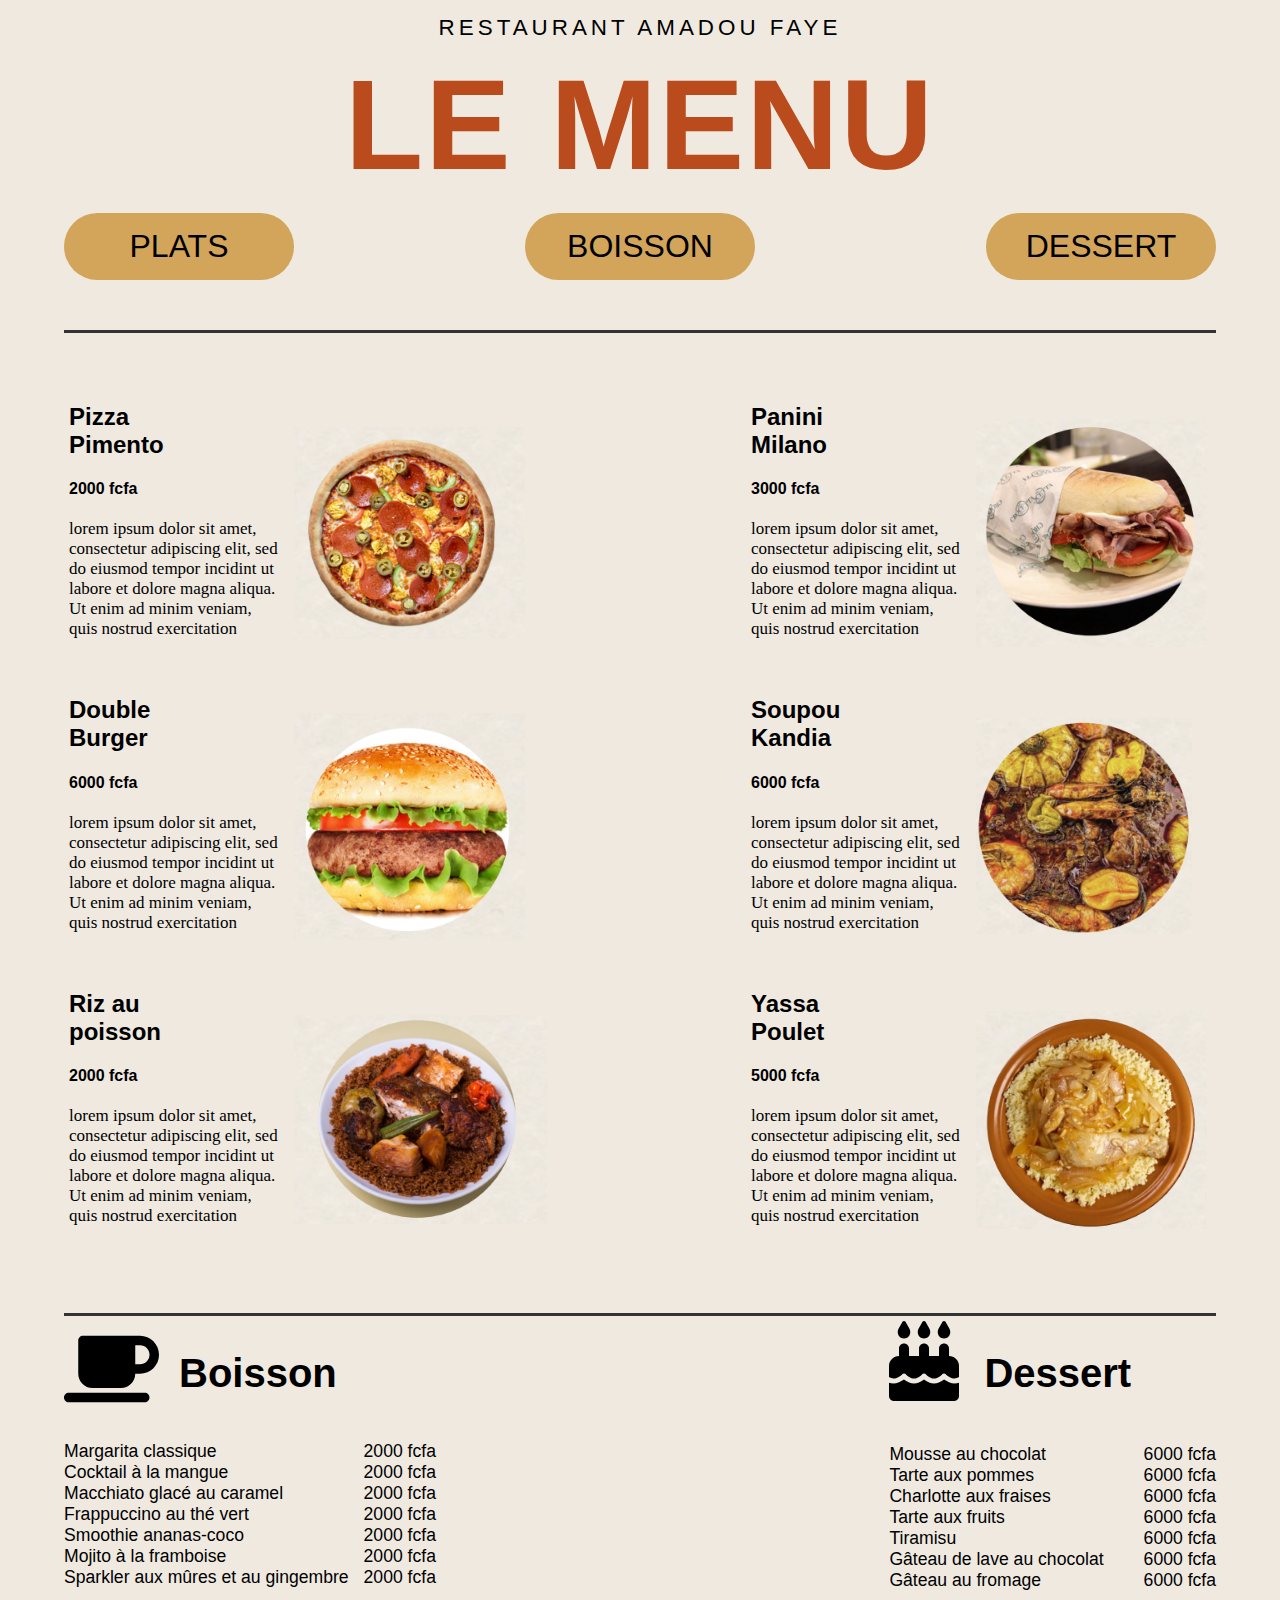
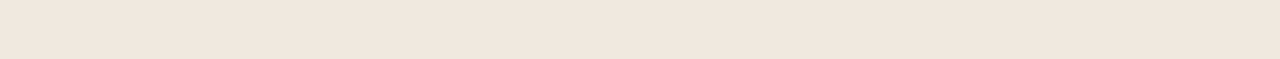
==== resto.html @ f85a304b "y'avais un probleme d'affichage des ressources css ,le probleme etait cote serveur avec comme code d" ====
<!DOCTYPE html>
<html lang="en">
  <head>
    <meta charset="UTF-8" />
    <meta name="viewport" content="width=device-width, initial-scale=1.0" />
   <link rel="stylesheet" href="style/main.css">
   <link rel="stylesheet" href="style/section-style.css">
   <link rel="stylesheet" href="style/responsive.css">
   <link rel="stylesheet" href="style/drink-dessert.css">
        <title>Restaurant Amadou Faye</title>
  <body>
    <header>
      <div class="main-container">
        <div class="first-bloc">
          <p>RESTAURANT AMADOU FAYE</p>
          <h1>LE MENU</h1>
        </div>
      </div>
      <div class="main-container">
        <nav class="navbar">
          <li><a href="#plats"><span>PLATS</span></a></li>
          <li><a href="#boisson"><span>BOISSON</span></a></li>
          <li><a href="#dessert"><span>DESSERT</span></a></li>
        </nav>
      </div>
    </header>
    <div class="main-container divider"></div>
<div class="main-container">
    <section class="main-plats-list" id="plats">
    <article class="first-plats-list">
      <div class="box-plat">
      <div class="box-text">
      <h2>Pizza<br>Pimento</h2>
      <h4>2000 fcfa</h4>
      <p>lorem ipsum dolor sit amet,
         consectetur adipiscing elit,
        sed do eiusmod tempor incidint 
          ut labore et dolore magna aliqua.
           Ut enim ad minim veniam, 
           quis nostrud exercitation</p>
          </div>
           <div class="plat-img">
            <img src="img/pizza.png" alt="pizza-pimento">
           </div>
      </div>
      <div class="box-plat">
      <div class="box-text">
      <h2>Double<br>Burger</h2>
      <h4>6000 fcfa</h4>
      <p>lorem ipsum dolor sit amet,
         consectetur adipiscing elit,
        sed do eiusmod tempor incidint 
          ut labore et dolore magna aliqua.
           Ut enim ad minim veniam, 
           quis nostrud exercitation</p>
          </div>
           <div class="plat-img">
            <img src="img/hamburger.png" alt="pizza-pimento">
           </div>
      </div>
      <div class="box-plat">
      <div class="box-text">
      <h2>Riz au<br>poisson</h2>
      <h4>2000 fcfa</h4>
      <p>lorem ipsum dolor sit amet,
         consectetur adipiscing elit,
        sed do eiusmod tempor incidint 
          ut labore et dolore magna aliqua.
           Ut enim ad minim veniam, 
           quis nostrud exercitation</p>
          </div>
           <div class="plat-img thieb">
            <img src="img/thiebou djeune.png" alt="pizza-pimento">
           </div>
    </article>
    <article class="second-plats-list">
      <div class="box-plat">
      <div class="box-text">
      <h2>Panini<br>Milano</h2>
      <h4>3000 fcfa</h4>
      <p>lorem ipsum dolor sit amet,
         consectetur adipiscing elit,
        sed do eiusmod tempor incidint 
          ut labore et dolore magna aliqua.
           Ut enim ad minim veniam, 
           quis nostrud exercitation</p>
          </div>
           <div class="plat-img">
            <img src="img/sandwich.png" alt="pizza-pimento">
           </div>
      </div>
      <div class="box-plat">
      <div class="box-text">
      <h2>Soupou<br>Kandia</h2>
      <h4>6000 fcfa</h4>
      <p>lorem ipsum dolor sit amet,
         consectetur adipiscing elit,
        sed do eiusmod tempor incidint 
          ut labore et dolore magna aliqua.
           Ut enim ad minim veniam, 
           quis nostrud exercitation</p>
          </div>
           <div class="plat-img kandia">
            <img src="img/kandia.png" alt="pizza-pimento">
           </div>
      </div>
      <div class="box-plat">
      <div class="box-text">
      <h2>Yassa<br>Poulet</h2>
      <h4>5000 fcfa</h4>
      <p>lorem ipsum dolor sit amet,
         consectetur adipiscing elit,
        sed do eiusmod tempor incidint 
          ut labore et dolore magna aliqua.
           Ut enim ad minim veniam, 
           quis nostrud exercitation</p>
          </div>
           <div class="plat-img yassa">
            <img src="img/yassa.png" alt="pizza-pimento">
           </div>
    </article>
  </div>
  </section>
  <div class=" main-container divider"></div>


  <div class="main-container">
  <section class="box-footer">
    <article>
       <div class="title-logo">
        
        <svg class="cup" xmlns="http://www.w3.org/2000/svg" viewBox="0 0 640 512">
          <!--!Font Awesome Free 6.7.1 by @fontawesome - https://fontawesome.com License - https://fontawesome.com/license/free Copyright 2024 Fonticons, Inc.-->
          <path d="M96 64c0-17.7 14.3-32 32-32l320 0 64 0c70.7 0 128 57.3 128 128s-57.3 128-128 128l-32 0c0 53-43 96-96 96l-192 0c-53 0-96-43-96-96L96 64zM480 224l32 0c35.3 0 64-28.7 64-64s-28.7-64-64-64l-32 0 0 128zM32 416l512 0c17.7 0 32 14.3 32 32s-14.3 32-32 32L32 480c-17.7 0-32-14.3-32-32s14.3-32 32-32z"/>
        </svg>
        <h1 id="boisson">Boisson</h1></div>
       <div class="fresh-box">
      <ul class="list">
        <li>Margarita classique</li>
        <li>Cocktail à la mangue</li>
     <li>Macchiato glacé au caramel</li>   
       <li>Frappuccino au thé vert</li> 
        <li>Smoothie ananas-coco</li>
       <li>Mojito à la framboise</li> 
     <li> Sparkler aux mûres et au gingembre</li>  
      </ul>
      <ul class="price boisson">
      <li>2000 fcfa</li>
      <li>2000 fcfa</li>
      <li>2000 fcfa</li>
      <li>2000 fcfa</li>
      <li>2000 fcfa</li>
      <li>2000 fcfa</li>
      <li>2000 fcfa</li>
    </ul>
  </div>
    </article>

    <article>
      <div class="title-logo">
<svg class="cake" xmlns="http://www.w3.org/2000/svg" viewBox="0 0 448 512">
<!--!Font Awesome Free 6.7.1 by @fontawesome - https://fontawesome.com License - https://fontawesome.com/license/free Copyright 2024 Fonticons, Inc.-->
<path d="M86.4 5.5L61.8 47.6C58 54.1 56 61.6 56 69.2L56 72c0 22.1 17.9 40 40 40s40-17.9 40-40l0-2.8c0-7.6-2-15-5.8-21.6L105.6 5.5C103.6 2.1 100 0 96 0s-7.6 2.1-9.6 5.5zm128 0L189.8 47.6c-3.8 6.5-5.8 14-5.8 21.6l0 2.8c0 22.1 17.9 40 40 40s40-17.9 40-40l0-2.8c0-7.6-2-15-5.8-21.6L233.6 5.5C231.6 2.1 228 0 224 0s-7.6 2.1-9.6 5.5zM317.8 47.6c-3.8 6.5-5.8 14-5.8 21.6l0 2.8c0 22.1 17.9 40 40 40s40-17.9 40-40l0-2.8c0-7.6-2-15-5.8-21.6L361.6 5.5C359.6 2.1 356 0 352 0s-7.6 2.1-9.6 5.5L317.8 47.6zM128 176c0-17.7-14.3-32-32-32s-32 14.3-32 32l0 48c-35.3 0-64 28.7-64 64l0 71c8.3 5.2 18.1 9 28.8 9c13.5 0 27.2-6.1 38.4-13.4c5.4-3.5 9.9-7.1 13-9.7c1.5-1.3 2.7-2.4 3.5-3.1c.4-.4 .7-.6 .8-.8l.1-.1s0 0 0 0s0 0 0 0s0 0 0 0s0 0 0 0c3.1-3.2 7.4-4.9 11.9-4.8s8.6 2.1 11.6 5.4c0 0 0 0 0 0s0 0 0 0l.1 .1c.1 .1 .4 .4 .7 .7c.7 .7 1.7 1.7 3.1 3c2.8 2.6 6.8 6.1 11.8 9.5c10.2 7.1 23 13.1 36.3 13.1s26.1-6 36.3-13.1c5-3.5 9-6.9 11.8-9.5c1.4-1.3 2.4-2.3 3.1-3c.3-.3 .6-.6 .7-.7l.1-.1c3-3.5 7.4-5.4 12-5.4s9 2 12 5.4l.1 .1c.1 .1 .4 .4 .7 .7c.7 .7 1.7 1.7 3.1 3c2.8 2.6 6.8 6.1 11.8 9.5c10.2 7.1 23 13.1 36.3 13.1s26.1-6 36.3-13.1c5-3.5 9-6.9 11.8-9.5c1.4-1.3 2.4-2.3 3.1-3c.3-.3 .6-.6 .7-.7l.1-.1c2.9-3.4 7.1-5.3 11.6-5.4s8.7 1.6 11.9 4.8c0 0 0 0 0 0s0 0 0 0s0 0 0 0l.1 .1c.2 .2 .4 .4 .8 .8c.8 .7 1.9 1.8 3.5 3.1c3.1 2.6 7.5 6.2 13 9.7c11.2 7.3 24.9 13.4 38.4 13.4c10.7 0 20.5-3.9 28.8-9l0-71c0-35.3-28.7-64-64-64l0-48c0-17.7-14.3-32-32-32s-32 14.3-32 32l0 48-64 0 0-48c0-17.7-14.3-32-32-32s-32 14.3-32 32l0 48-64 0 0-48zM448 394.6c-8.5 3.3-18.2 5.4-28.8 5.4c-22.5 0-42.4-9.9-55.8-18.6c-4.1-2.7-7.8-5.4-10.9-7.8c-2.8 2.4-6.1 5-9.8 7.5C329.8 390 310.6 400 288 400s-41.8-10-54.6-18.9c-3.5-2.4-6.7-4.9-9.4-7.2c-2.7 2.3-5.9 4.7-9.4 7.2C201.8 390 182.6 400 160 400s-41.8-10-54.6-18.9c-3.7-2.6-7-5.2-9.8-7.5c-3.1 2.4-6.8 5.1-10.9 7.8C71.2 390.1 51.3 400 28.8 400c-10.6 0-20.3-2.2-28.8-5.4L0 480c0 17.7 14.3 32 32 32l384 0c17.7 0 32-14.3 32-32l0-85.4z"/>
</svg>
<h1 id="dessert">Dessert</h1></div>
      <div class="fresh-box ">
      <ul class="list box-dessert">
        <li>Mousse au chocolat</li>
      <li>Tarte aux pommes</li>  
        <li>Charlotte aux fraises</li>
    <li>Tarte aux fruits</li>    
        <li>Tiramisu</li>
        <li>Gâteau de lave au chocolat</li>
        <li>Gâteau au fromage  </li>
      </ul>
      <ul class="price">
      <li>6000 fcfa</li>
      <li>6000 fcfa</li>
      <li>6000 fcfa</li>
      <li>6000 fcfa</li>
      <li>6000 fcfa</li>
      <li>6000 fcfa</li>
      <li>6000 fcfa</li>
    </ul>
    </div>
    </article>
  </section>
</div>
  </body>
</html>
---- style/main.css ----
body {
  margin: 0;
  padding: 0;
  box-sizing: border-box;
  background-color: #efe9e0;
  font-family: Verdana, Geneva, Tahoma, sans-serif;
}
.main-container {
  width: 90%;
  max-width: 1200px;
  margin: 0 auto;
}
.first-bloc {
  margin: 10px 0;
  display: flex;
  flex-direction: column;
  align-items: center;
}
.first-bloc p {
  font-size: 1.4rem;
  letter-spacing: 4px;
  margin: 5px auto;
}
.first-bloc h1 {
  font-weight: 800;
  font-size: 8rem;
  margin-top: 5px;
  margin-bottom: 5px;
  color: #ba4b1d;
  letter-spacing: 2px;
}
/* navbar */
.navbar {
  display: flex;
  align-items: center;
  justify-content: space-between;
  margin: 0 auto;
}
.navbar li {
  list-style: none;
  font-size: 2rem;
}
.navbar span {
  background-color: #d2a55a;
  width: 200px;
  padding: 15px;
  text-align: center;
  display: block;
  border-radius: 40px;
}

.navbar a {
  text-decoration: none;
  color: #000;
}

.divider {
  background-color: #333;
  height: 3px;
  margin: 50px auto 0 auto;
  z-index: 1;
}
---- style/section-style.css ----
.main-plats-list {
  display: flex;
  align-items: baseline;
  justify-content: space-between;
  box-sizing: border-box;
  flex-wrap: wrap;
  align-items: center;
  margin: 50px 0;
}
.first-plats-list,
.second-plats-list {
  display: flex;
  flex-direction: column;
  justify-content: space-between;
  height: max-content;
  align-items: center;
}
.box-plat {
  display: flex;
  margin-bottom: 20px;
  padding: 0 5px;
  /* flex-wrap: wrap; */
  align-items: center;
}
.box-plat .box-text p {
  font-size: 17px;
  font-family: "Times New Roman", Times, serif;
}
.box-text {
  width: 210px;
}
.plat-img {
  /* margin-top: 30px; */
  width: 220px;
  height: auto;
  padding: 0;
  margin: 30px 15px 0;
}
.plat-img img {
  width: 105%;
}
/* ajustement des tailles des images pour plus de responsivite */
.second-plats-list .kandia img {
  width: 98%;
}
.first-plats-list .thieb img {
  width: 115%;
}
.second-plats-list .yassa img {
  width: 105%;
}
---- style/responsive.css ----
@media screen and (max-width: 768px) {
  .main-container {
    width: 95%;
    margin: 0 auto;
  }
  body {
    background-color: #efe9e0;
  }

  .first-bloc h1 {
    font-size: 3.9rem;
    width: 350px;
    margin: auto;
  }

  .navbar {
    width: 100%;
    margin: 0 auto;
  }
  .navbar li {
    list-style: none;
    font-size: 1rem;
  }
  .navbar span {
    background-color: #d2a55a;
    width: 90px;
    padding: 10px;
    text-align: center;
    display: block;
    border-radius: 40px;
    margin-bottom: 20px;
  }

  .first-bloc p {
    font-size: 1rem;
    letter-spacing: 2px;
  }
  /* section image */

  .main-plats-list {
    flex-direction: column;
    /* width: 325px; */
    justify-content: center;
    align-items: center;
  }
  .box-plat {
    flex-direction: column;
  }

  .plat-img {
    width: 210px;
    height: auto;
    margin: 0 0;
  }
  .plat-img img {
    width: 100%;
  }

  .second-plats-list .kandia {
    width: 180px;
  }
  .first-plats-list .thieb {
    width: 188px;
  }
  .box-plat .box-text p {
    font-size: 1.5rem;
    font-family: "Times New Roman", Times, serif;
  }
  .box-plat .box-text h2 {
    font-size: 2rem;
  }
  .box-text {
    width: 90%;
    margin: 0 auto;
  }

  /* footer */
  .box-footer {
    flex-direction: column;
    align-items: center;
  }
  .fresh-box {
    font-size: 0.8rem;
    flex-wrap: wrap;
  }
  .title-logo h1 {
    font-size: 2rem;
    padding-top: 5px;
  }
  .title-logo .cake {
    width: 100px;
    height: 90px;
  }
  .title-logo .cup {
    margin-bottom: 20px;
    width: 80px;
    height: 90px;
  }
  .title-logo i svg {
    width: 100%;
    height: 100%;
    padding: 0;
  }
}
@media screen (width: 323) {
  .fresh-box {
    background-color: 20px;
    justify-content: center;
  }
}
---- style/drink-dessert.css ----
.box-footer {
  display: flex;
  flex-wrap: wrap;
  justify-content: space-between;
  align-items: center;
  margin-bottom: 50px;
  font-size: 1.1rem;
  width: 100%;
}
.fresh-box {
  display: flex;
  justify-content: space-between;
  align-items: baseline;
  white-space: nowrap;
  padding-right: 0;
}
.fresh-box ul {
  list-style: none;
}

.fresh-box .list {
  display: flex;
  flex-direction: column;
  align-items: baseline;
  padding-left: 0;
}
.fresh-box .price {
  display: flex;
  flex-direction: column;
}
.fresh-box .boisson {
  margin-left: -25px;
}

.title-logo {
  display: flex;
  justify-content: baseline;
  align-items: center;
}
.title-logo h1 {
  font-size: 2.5rem;
  padding-top: 5px;
}
.title-logo .cake {
  width: 70px;
  height: 90px;
  margin-right: 25px;
  margin-bottom: 20px;
}
.title-logo .cup {
  margin-bottom: 5px;
  width: 95px;
  height: 90px;
  margin-right: 20px;
}
.title-logo i svg {
  width: 100%;
  height: 100%;
}
/* .box-dessert {
  padding-right: 40px;
} */
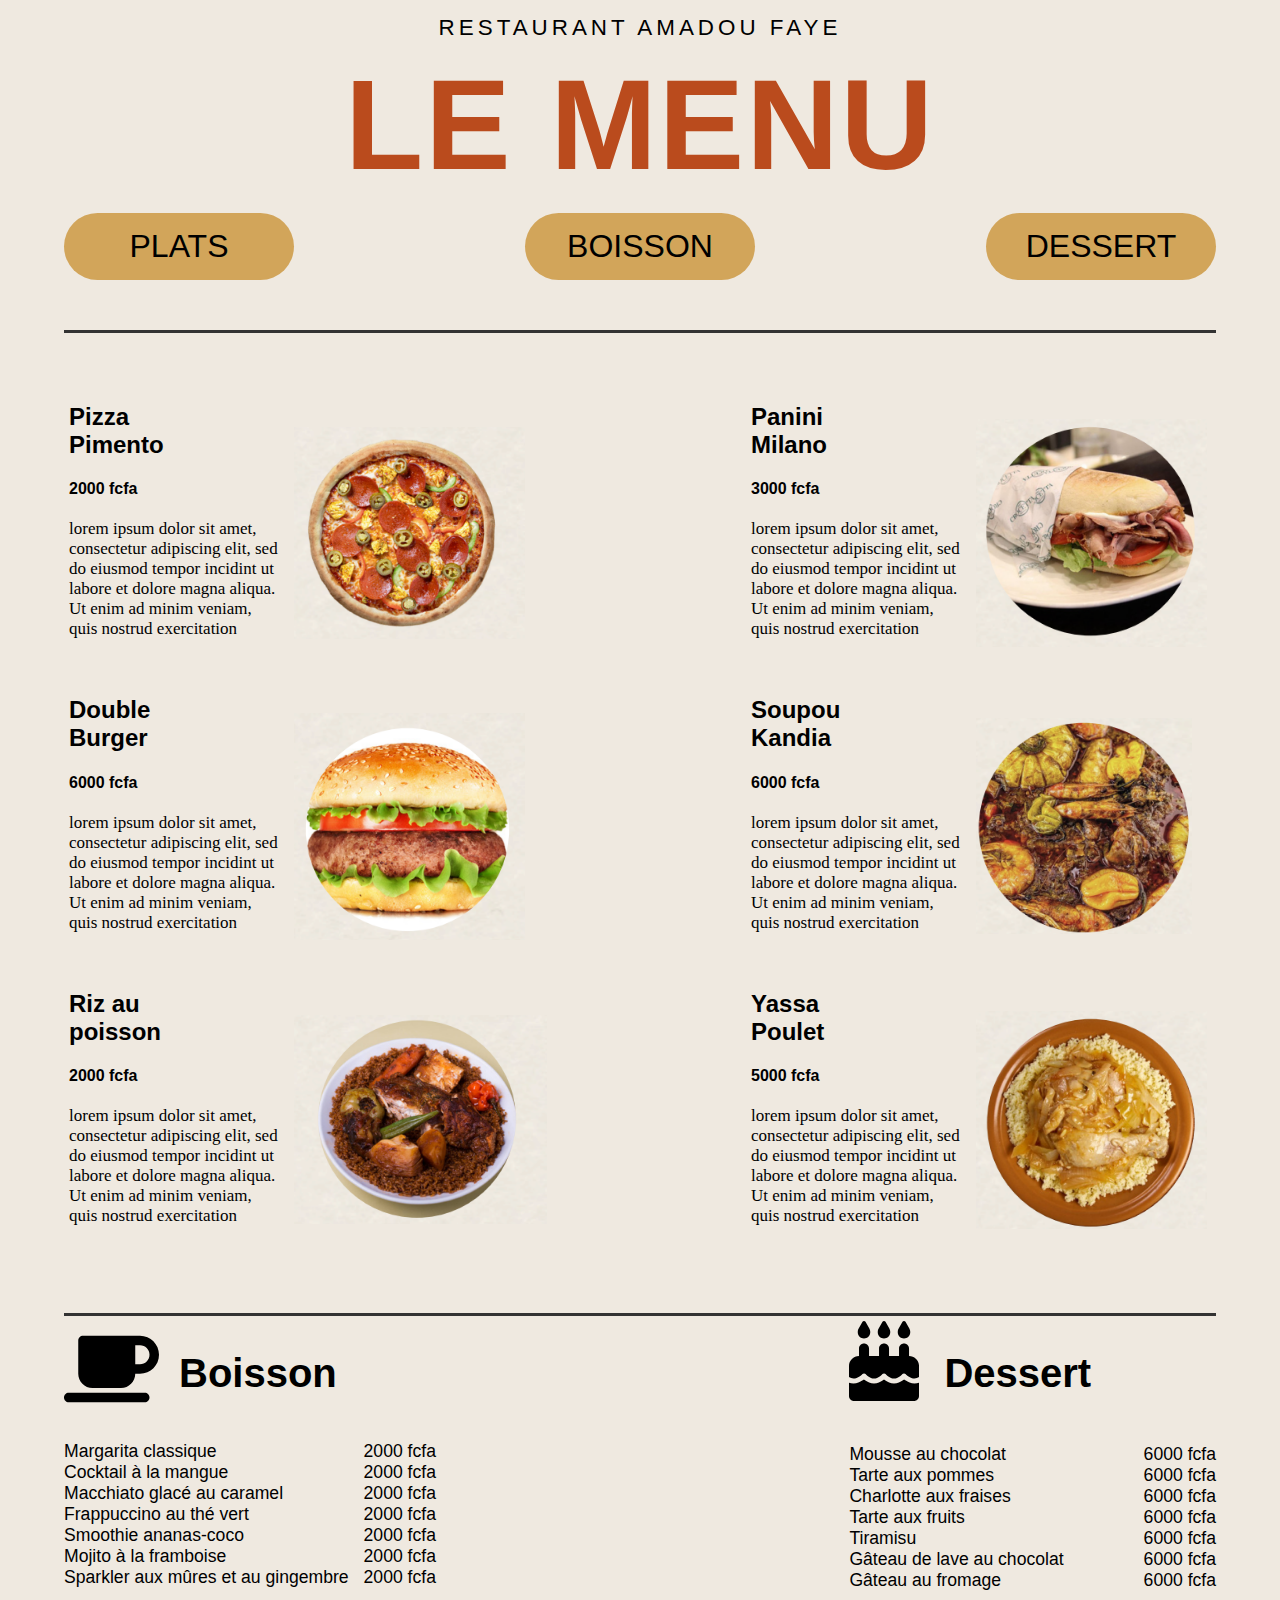
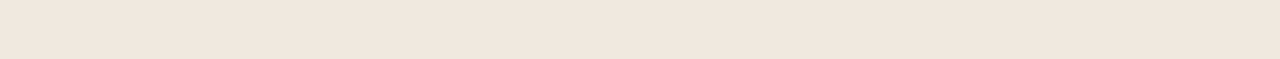
==== commit 60bab00d: "j'ai fait pas mal d'erreur mais bon je suis au tout debut!" ====
--- a/resto.html
+++ b/resto.html
@@ -173,7 +173,7 @@
         <li>Gâteau de lave au chocolat</li>
         <li>Gâteau au fromage  </li>
       </ul>
-      <ul class="price">
+      <ul class="price price-dessert">
       <li>6000 fcfa</li>
       <li>6000 fcfa</li>
       <li>6000 fcfa</li>
--- a/style/responsive.css
+++ b/style/responsive.css
@@ -39,7 +39,6 @@
 
   .main-plats-list {
     flex-direction: column;
-    /* width: 325px; */
     justify-content: center;
     align-items: center;
   }
@@ -83,6 +82,10 @@
     font-size: 0.8rem;
     flex-wrap: wrap;
   }
+  .box-dessert,
+  .price-dessert {
+    padding: 0;
+  }
   .title-logo h1 {
     font-size: 2rem;
     padding-top: 5px;
@@ -102,9 +105,3 @@
     padding: 0;
   }
 }
-@media screen (width: 323) {
-  .fresh-box {
-    background-color: 20px;
-    justify-content: center;
-  }
-}
--- a/style/drink-dessert.css
+++ b/style/drink-dessert.css
@@ -57,6 +57,6 @@
   width: 100%;
   height: 100%;
 }
-/* .box-dessert {
+.box-dessert {
   padding-right: 40px;
-} */
+}
